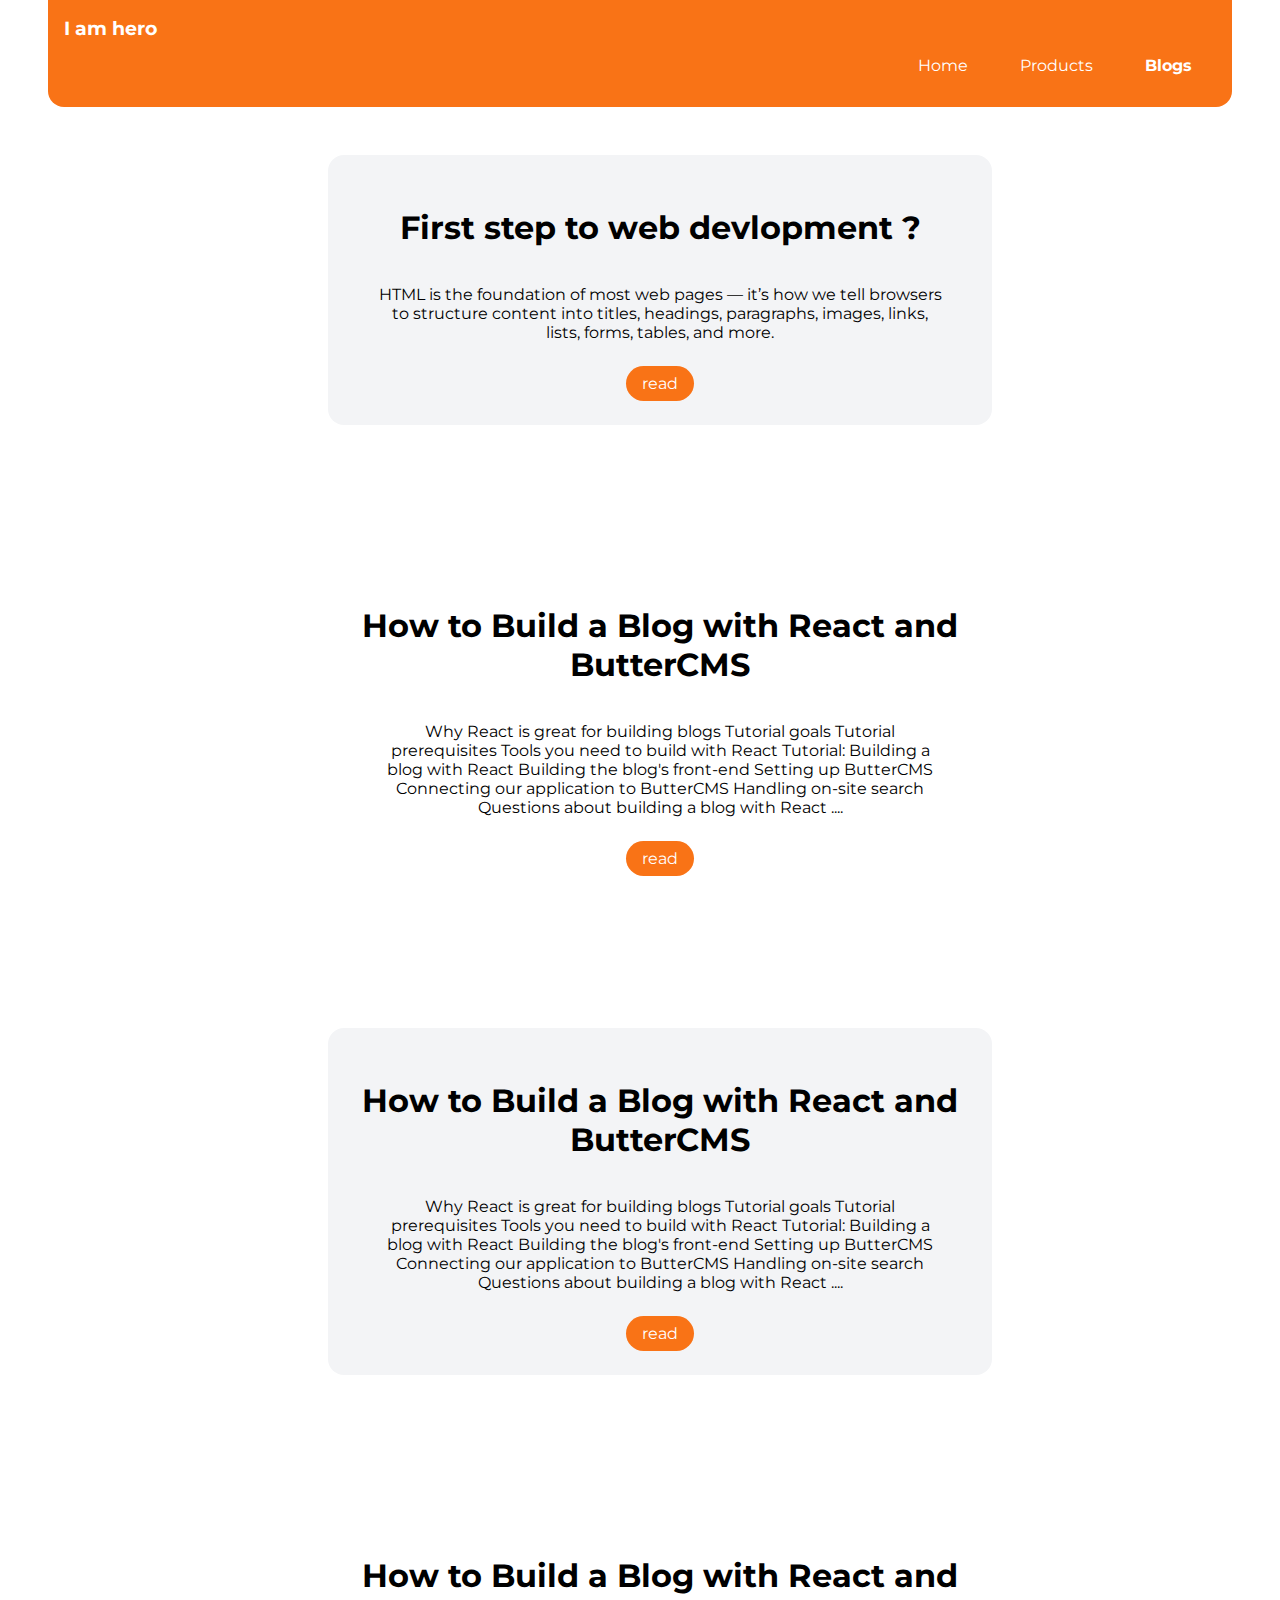
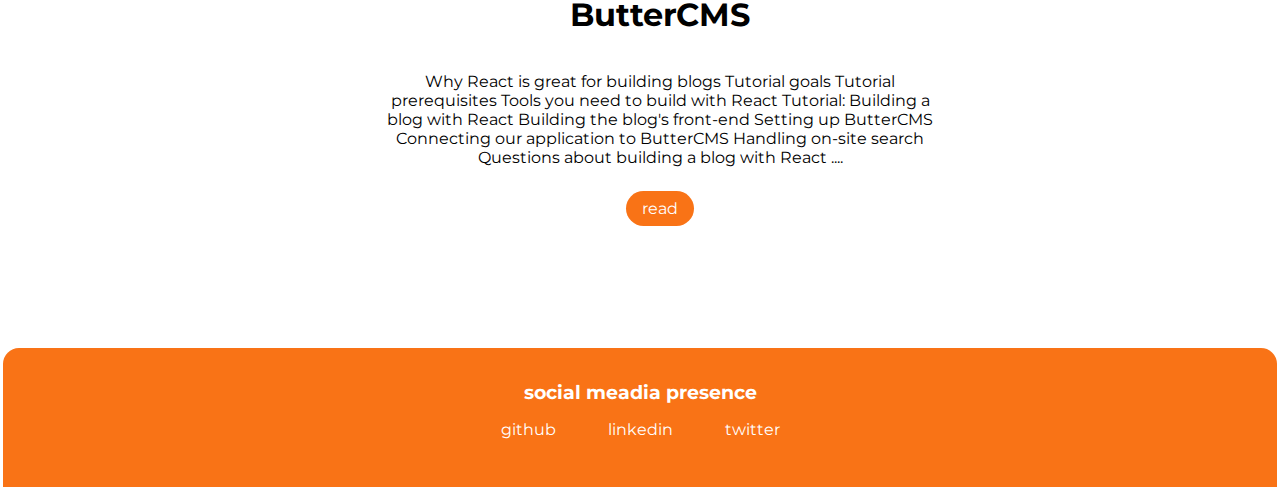
==== blog.html @ 6b157204 "portfolio-v1.0" ====
<!DOCTYPE html>
<html lang="en">
<head>
    <meta charset="UTF-8">
    <meta http-equiv="X-UA-Compatible" content="IE=edge">
    <meta name="viewport" content="width=device-width, initial-scale=1.0">
    <title>blogs | iamdev</title>
    <link rel="stylesheet" href="style.css">
</head>
<body>
    <header>
        <nav class="navigation container">
          <div class="nav-hero">I am hero</div>
          <ul class="non-bullet nav-pills">
            <li class="list-inline">
              <a class="links " href="/">Home</a>
            </li>
            <li class="list-inline"><a class="links " href="/project.html">Products</a></li>
            <li class="list-inline"><a class="links link-active" href="/blog.html">Blogs</a></li>
          </ul>
        </nav>
    <!-- <header class="hero">
        <h1>Blogs <span 
            class="hero-text">coming soon ...</span></h1>
    </header> -->

    <ul class="non-bullet">
        <li class="list-space">
            <div class="showcase-list ow container container-center">
                <h1>First step to web devlopment ?</h1>
               <p>HTML is the foundation of most web pages — it’s how we tell browsers to structure content into titles, headings, paragraphs, images, links, lists, forms, tables, and more.
               </p>
               <a class="link-round links primary-link" href="https://blog.hubspot.com/website/html">read</a>
            </div>
          
        </li>
       
        <li class="list-space">
            <div class="showcase-list container container-center">
                <h1>How to Build a Blog with React and ButterCMS
                </h1>
               <p>
                Why React is great for building blogs
                Tutorial goals
                Tutorial prerequisites
                Tools you need to build with React
                Tutorial: Building a blog with React
                Building the blog's front-end
                Setting up ButterCMS
                Connecting our application to ButterCMS
                Handling on-site search
                Questions about building a blog with React ....
               </p>
               <a class="link-round links primary-link" href="https://buttercms.com/blog/how-to-create-a-blog-with-react/">read</a>
            </div>
          
        </li>

        <li class="list-space">
          <div class="showcase-list container container-center ow">
              <h1>How to Build a Blog with React and ButterCMS
              </h1>
             <p>
              Why React is great for building blogs
              Tutorial goals
              Tutorial prerequisites
              Tools you need to build with React
              Tutorial: Building a blog with React
              Building the blog's front-end
              Setting up ButterCMS
              Connecting our application to ButterCMS
              Handling on-site search
              Questions about building a blog with React ....
             </p>
             <a class="link-round links primary-link" href="https://buttercms.com/blog/how-to-create-a-blog-with-react/">read</a>
          </div>
        
      </li>

      <li class="list-space">
        <div class="showcase-list container container-center">
            <h1>How to Build a Blog with React and ButterCMS
            </h1>
           <p>
            Why React is great for building blogs
            Tutorial goals
            Tutorial prerequisites
            Tools you need to build with React
            Tutorial: Building a blog with React
            Building the blog's front-end
            Setting up ButterCMS
            Connecting our application to ButterCMS
            Handling on-site search
            Questions about building a blog with React ....
           </p>
           <a class="link-round links primary-link" href="https://buttercms.com/blog/how-to-create-a-blog-with-react/">read</a>
        </div>
      
    </li>
    </ul>

    <footer class="footer">
        <div class="footer-header">social meadia presence</div>
        <ul class="non-bullet">
          <li class="list-inline"><a class="links" href="https://github.com/riddhesh-badole">github</a></li>
          <li class="list-inline"><a class="links" href="https://in.linkedin.com/in/riddhesh-badole-a664291ba">linkedin</a></li>
          <li class="list-inline"><a class="links" href="/">twitter</a></li>
        </ul>
      </footer>
</body>
</html>
---- style.css ----
@import url("https://fonts.googleapis.com/css2?family=Montserrat:wght@400;700&display=swap");

:root {
  --primary-color: #f97316;
  --gray-color: #9ca3af;
  --off-white: #f3f4f6;
}
body {
  font-family: "Montserrat", "sans-serif";
  margin: 0px;
}

.container {
  padding: 0rem 1rem;
}
.container-center {
  max-width: 600px;
  margin: auto;
}
.hero {
  text-align: center;
  margin: 1rem;
  padding: 1rem 0rem;
}
.hero .hero-img {
  max-width: 80%;
  width: 500px;
  margin: auto;
  padding-top: 5rem;
  padding-bottom: 2rem;
}
.hero-text {
  color: var(--primary-color);
}
.hero h1 {
  color: var(--gray-color);
}

/** links **/
.links {
  text-decoration: none;
  padding: 0.5rem 1rem;
}
.primary-link {
  background-color: var(--primary-color);
  color: white;
  border-radius: 0.5rem;
}

.secondry-link {
  border: 1px solid var(--primary-color);
  border-radius: 0.5rem;
  color: var(--primary-color);
}

.non-bullet {
  list-style: none;
}
.section{
  padding: 0px;
}

.list-inline {
  display: inline;
  padding: 0rem 0.5rem;
}

.navigation {
  background-color: var(--primary-color);
  color: white;
  padding: 1rem;
  border-bottom-left-radius: 1rem;
  border-bottom-right-radius: 1rem;
}

.navigation .links {
  color: white;
}
.navigation .nav-pills {
  text-align: right;
}
.navigation .nav-hero {
  font-weight: bold;
  font-size: 1.2rem;
}

.navigation .link-active {
  font-weight: bold;
}

.section h3,
p {
  text-align: center;
  padding: 1rem;
}
.ow {
  background-color: var(--off-white);
}

.center {
  max-width: 400px;
  margin: auto;
}

.footer {
  background-color: var(--primary-color);
  padding: 2rem 1rem;
  text-align: center;
  border-top-right-radius: 1rem;
  border-top-left-radius: 1rem;
  margin-top: 2vh;
}
.footer .links {
  color: white;
}
.footer .footer-header {
  font-weight: bold;
  color: white;
  font-size: 1.2rem;
}

.footer ul {
  padding-inline-start: 0px;
}

.section a {
  text-align: center;
}
.list-space{
  padding-bottom: 2rem;
}

.showcase-list{
  padding: 2rem;
  text-align: center;
  border-radius: 1rem;
  margin: 3rem auto;

}

.link-round{
  border-radius: 5rem;
}
body nav{
  max-width:90%;
  margin: auto;
}

body footer{
  max-width: 97%;
  margin: auto;
}
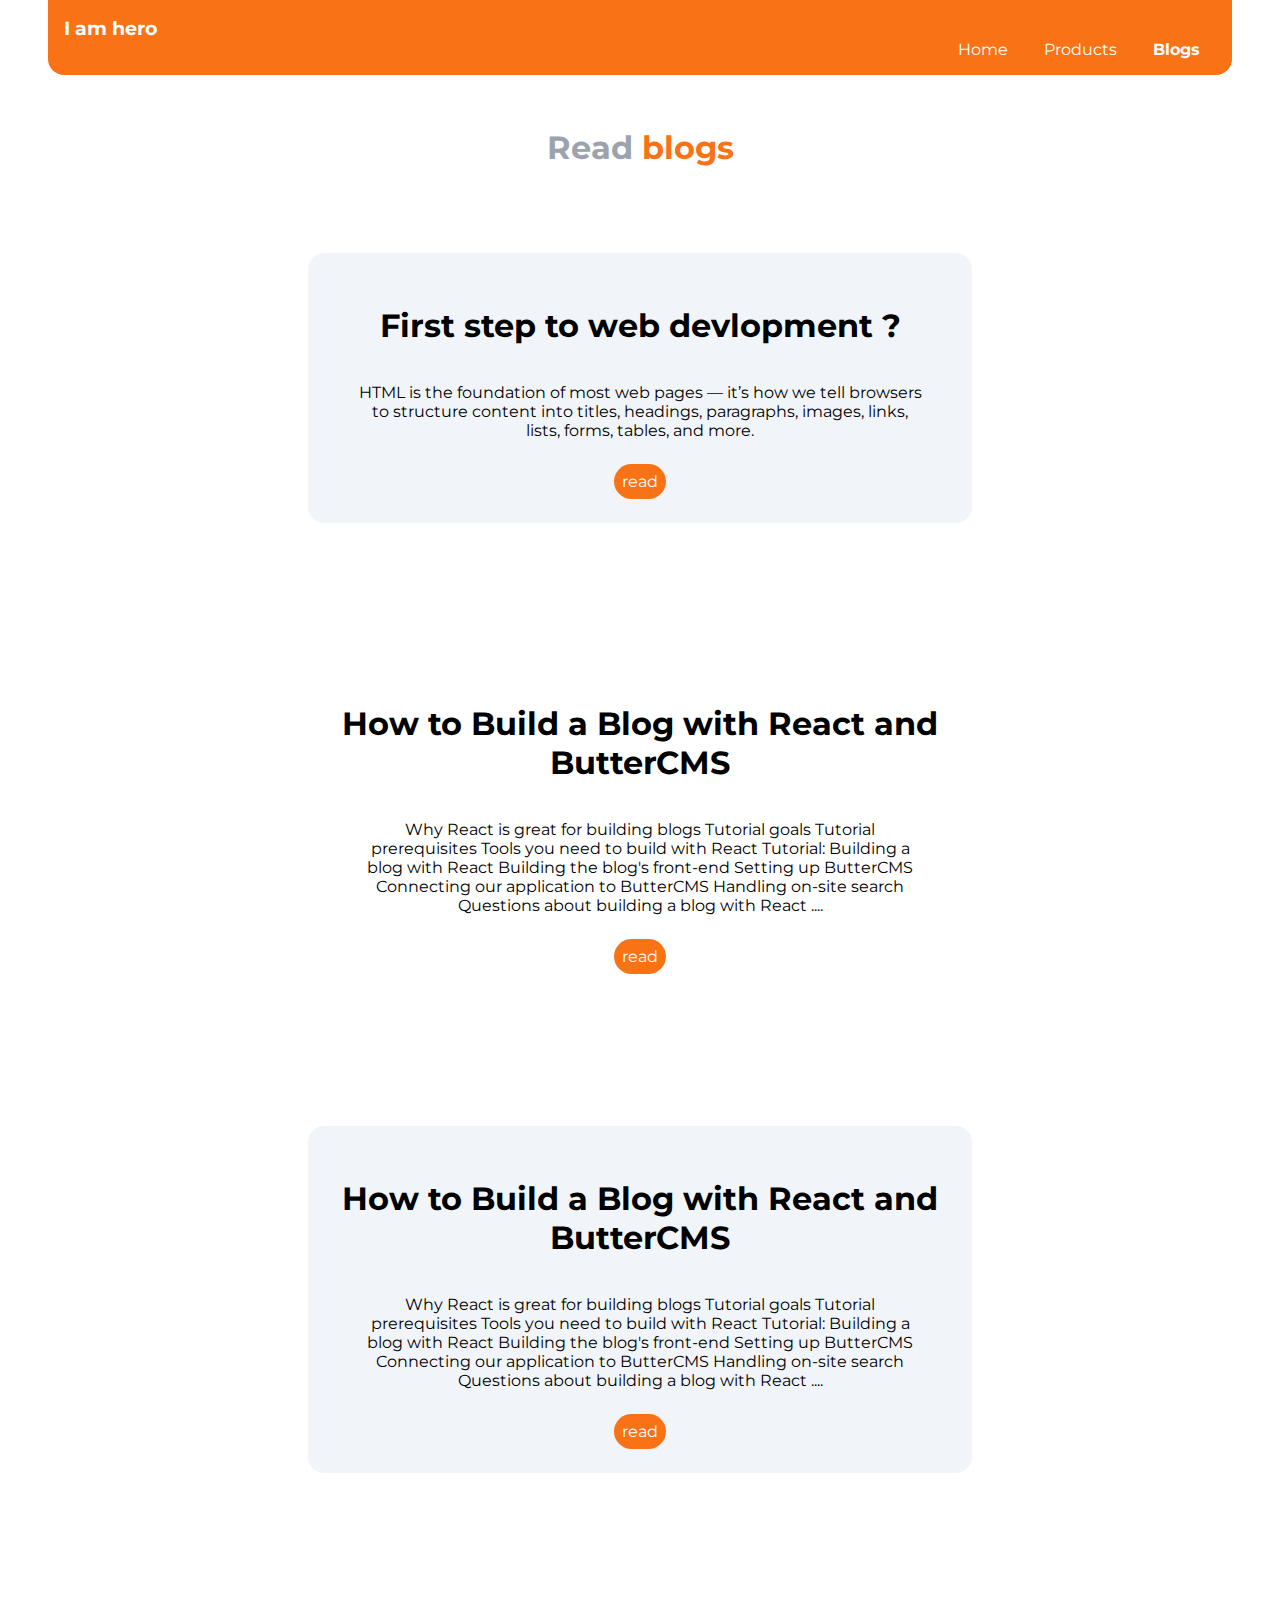
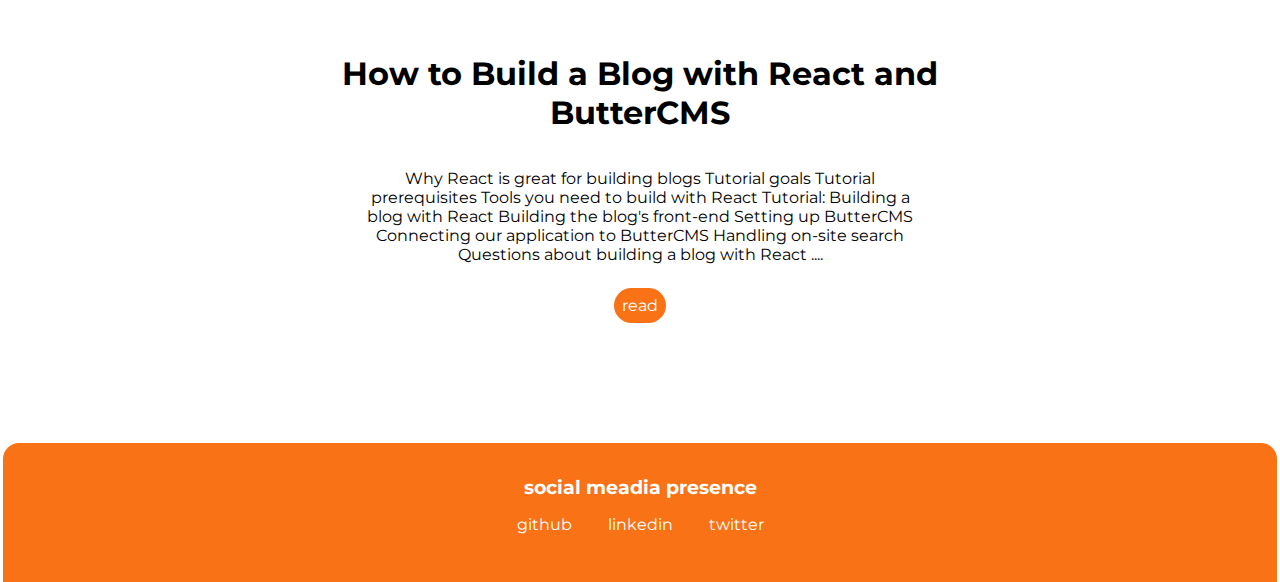
==== commit 2c32eb58: "fixed responsive for mobile" ====
--- a/blog.html
+++ b/blog.html
@@ -19,10 +19,11 @@
             <li class="list-inline"><a class="links link-active" href="/blog.html">Blogs</a></li>
           </ul>
         </nav>
-    <!-- <header class="hero">
-        <h1>Blogs <span 
-            class="hero-text">coming soon ...</span></h1>
-    </header> -->
+    <header class="hero">
+        <h1>Read<span 
+            class="hero-text">
+          blogs</span></h1>
+    </header>
 
     <ul class="non-bullet">
         <li class="list-space">
--- a/style.css
+++ b/style.css
@@ -3,13 +3,15 @@
 :root {
   --primary-color: #f97316;
   --gray-color: #9ca3af;
-  --off-white: #f3f4f6;
+  --off-white: #f1f5f9;
 }
 body {
   font-family: "Montserrat", "sans-serif";
   margin: 0px;
 }
-
+body ul{
+  padding-inline-start: 0px;
+}
 .container {
   padding: 0rem 1rem;
 }
@@ -39,7 +41,7 @@
 /** links **/
 .links {
   text-decoration: none;
-  padding: 0.5rem 1rem;
+  padding: 0.5rem 0.5rem;
 }
 .primary-link {
   background-color: var(--primary-color);
@@ -58,6 +60,9 @@
 }
 .section{
   padding: 0px;
+}
+section ul{
+  padding: 0rem 1rem;
 }
 
 .list-inline {
@@ -78,6 +83,7 @@
 }
 .navigation .nav-pills {
   text-align: right;
+  margin: auto;
 }
 .navigation .nav-hero {
   font-weight: bold;
@@ -87,7 +93,9 @@
 .navigation .link-active {
   font-weight: bold;
 }
+.navigation a{
 
+}
 .section h3,
 p {
   text-align: center;
@@ -108,7 +116,7 @@
   text-align: center;
   border-top-right-radius: 1rem;
   border-top-left-radius: 1rem;
-  margin-top: 2vh;
+  
 }
 .footer .links {
   color: white;
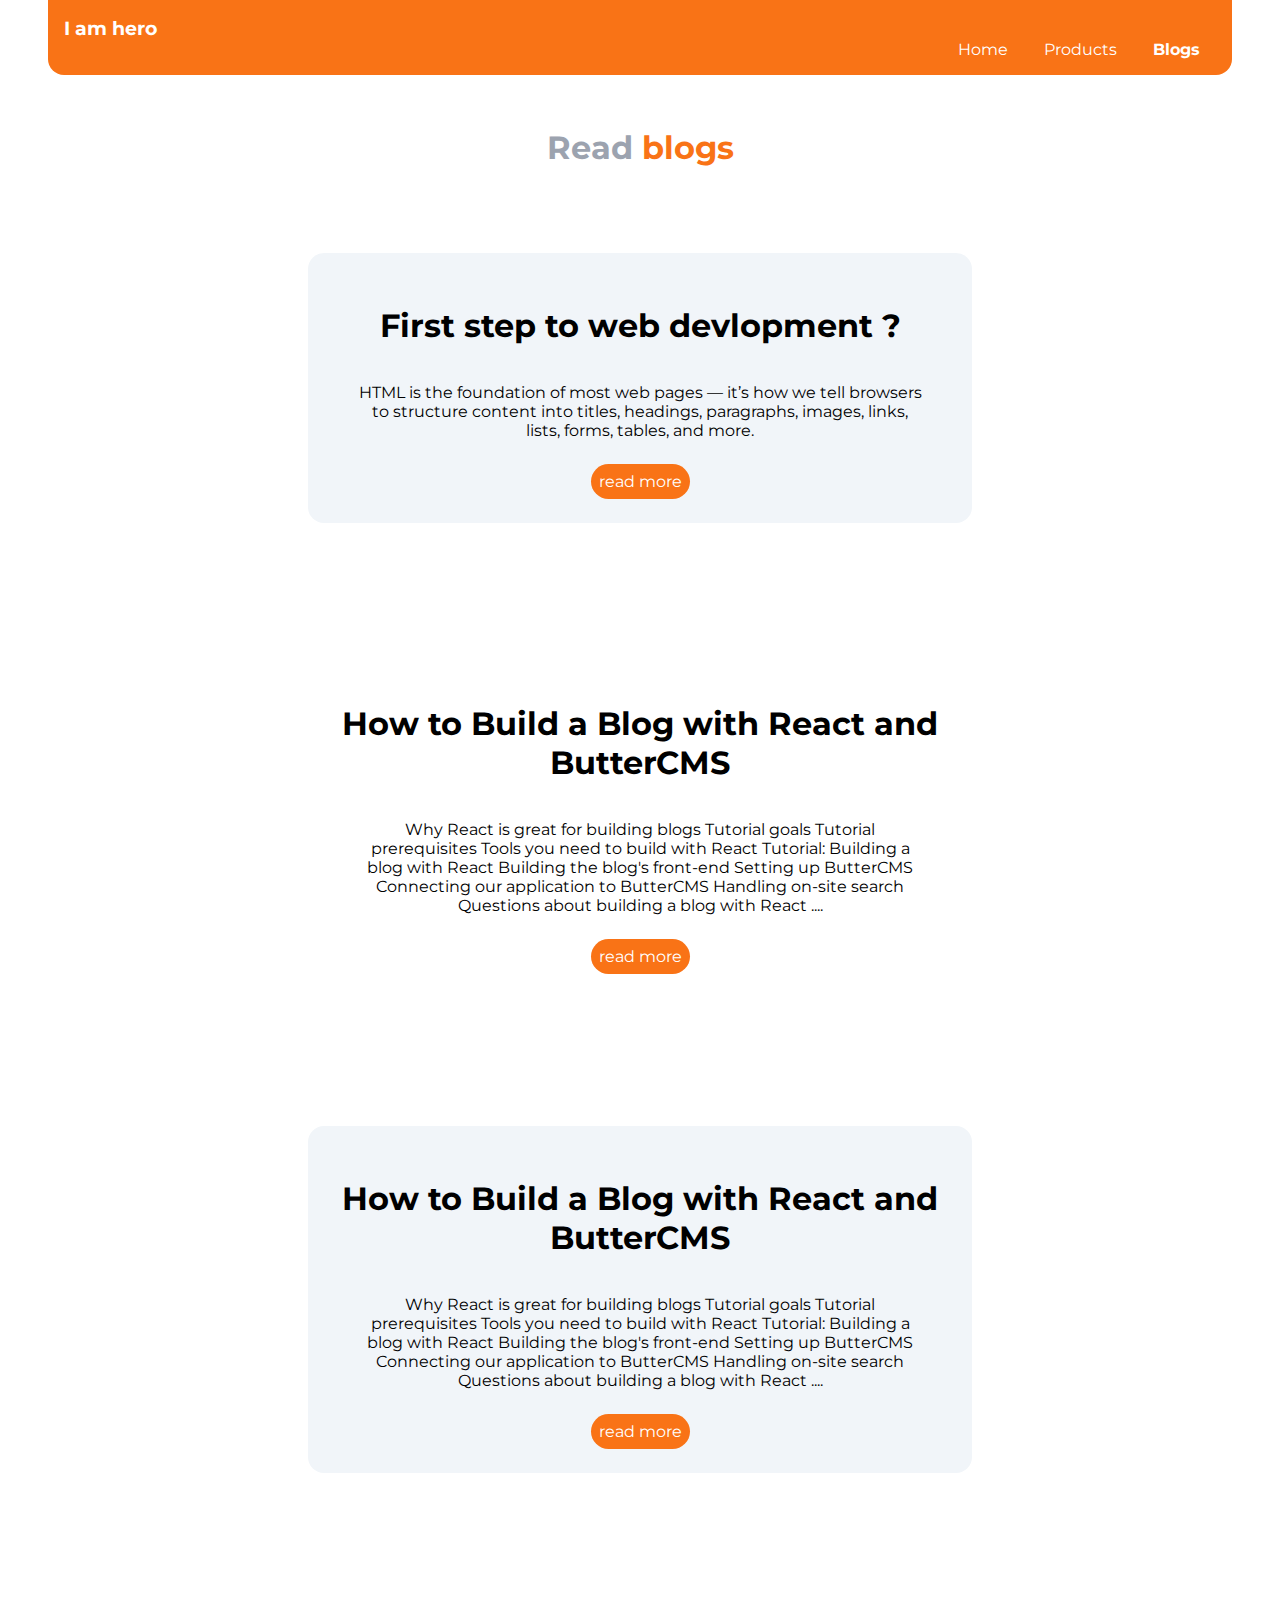
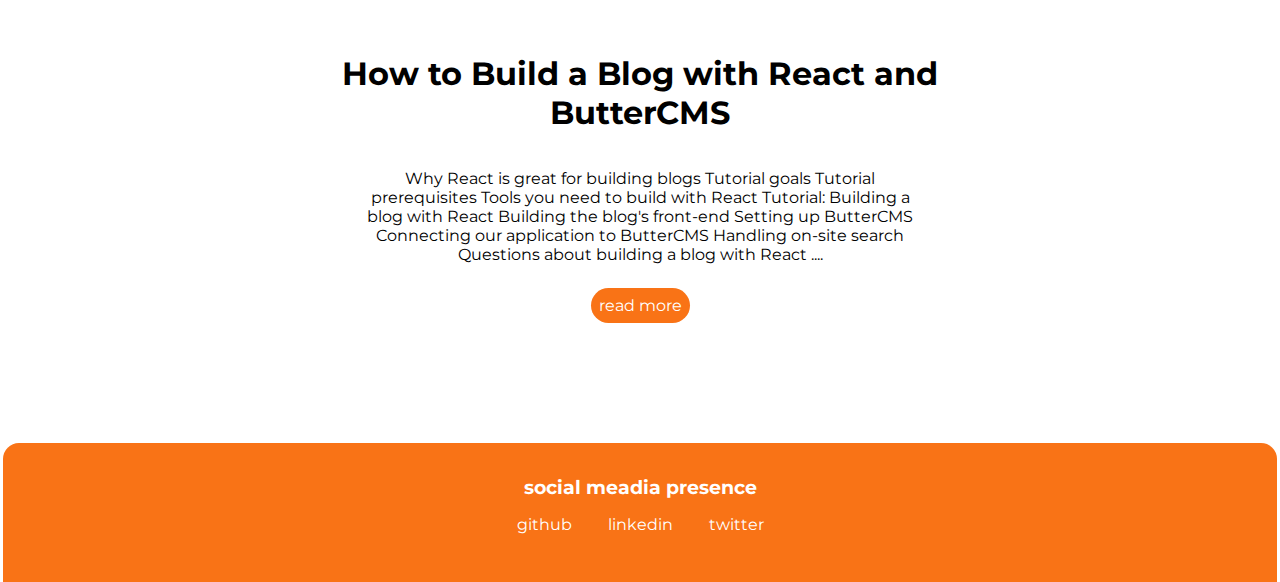
==== commit 216497c0: "removed usless part from css and add line in html" ====
--- a/blog.html
+++ b/blog.html
@@ -31,7 +31,7 @@
                 <h1>First step to web devlopment ?</h1>
                <p>HTML is the foundation of most web pages — it’s how we tell browsers to structure content into titles, headings, paragraphs, images, links, lists, forms, tables, and more.
                </p>
-               <a class="link-round links primary-link" href="https://blog.hubspot.com/website/html">read</a>
+               <a class="link-round links primary-link" href="https://blog.hubspot.com/website/html">read more</a>
             </div>
           
         </li>
@@ -52,7 +52,7 @@
                 Handling on-site search
                 Questions about building a blog with React ....
                </p>
-               <a class="link-round links primary-link" href="https://buttercms.com/blog/how-to-create-a-blog-with-react/">read</a>
+               <a class="link-round links primary-link" href="https://buttercms.com/blog/how-to-create-a-blog-with-react/">read more</a>
             </div>
           
         </li>
@@ -73,7 +73,7 @@
               Handling on-site search
               Questions about building a blog with React ....
              </p>
-             <a class="link-round links primary-link" href="https://buttercms.com/blog/how-to-create-a-blog-with-react/">read</a>
+             <a class="link-round links primary-link" href="https://buttercms.com/blog/how-to-create-a-blog-with-react/">read more</a>
           </div>
         
       </li>
@@ -94,7 +94,7 @@
             Handling on-site search
             Questions about building a blog with React ....
            </p>
-           <a class="link-round links primary-link" href="https://buttercms.com/blog/how-to-create-a-blog-with-react/">read</a>
+           <a class="link-round links primary-link" href="https://buttercms.com/blog/how-to-create-a-blog-with-react/">read more</a>
         </div>
       
     </li>
--- a/style.css
+++ b/style.css
@@ -9,7 +9,7 @@
   font-family: "Montserrat", "sans-serif";
   margin: 0px;
 }
-body ul{
+body ul {
   padding-inline-start: 0px;
 }
 .container {
@@ -58,10 +58,10 @@
 .non-bullet {
   list-style: none;
 }
-.section{
+.section {
   padding: 0px;
 }
-section ul{
+section ul {
   padding: 0rem 1rem;
 }
 
@@ -93,9 +93,7 @@
 .navigation .link-active {
   font-weight: bold;
 }
-.navigation a{
 
-}
 .section h3,
 p {
   text-align: center;
@@ -116,7 +114,6 @@
   text-align: center;
   border-top-right-radius: 1rem;
   border-top-left-radius: 1rem;
-  
 }
 .footer .links {
   color: white;
@@ -134,27 +131,26 @@
 .section a {
   text-align: center;
 }
-.list-space{
+.list-space {
   padding-bottom: 2rem;
 }
 
-.showcase-list{
+.showcase-list {
   padding: 2rem;
   text-align: center;
   border-radius: 1rem;
   margin: 3rem auto;
-
 }
 
-.link-round{
+.link-round {
   border-radius: 5rem;
 }
-body nav{
-  max-width:90%;
+body nav {
+  max-width: 90%;
   margin: auto;
 }
 
-body footer{
+body footer {
   max-width: 97%;
   margin: auto;
-}+}
